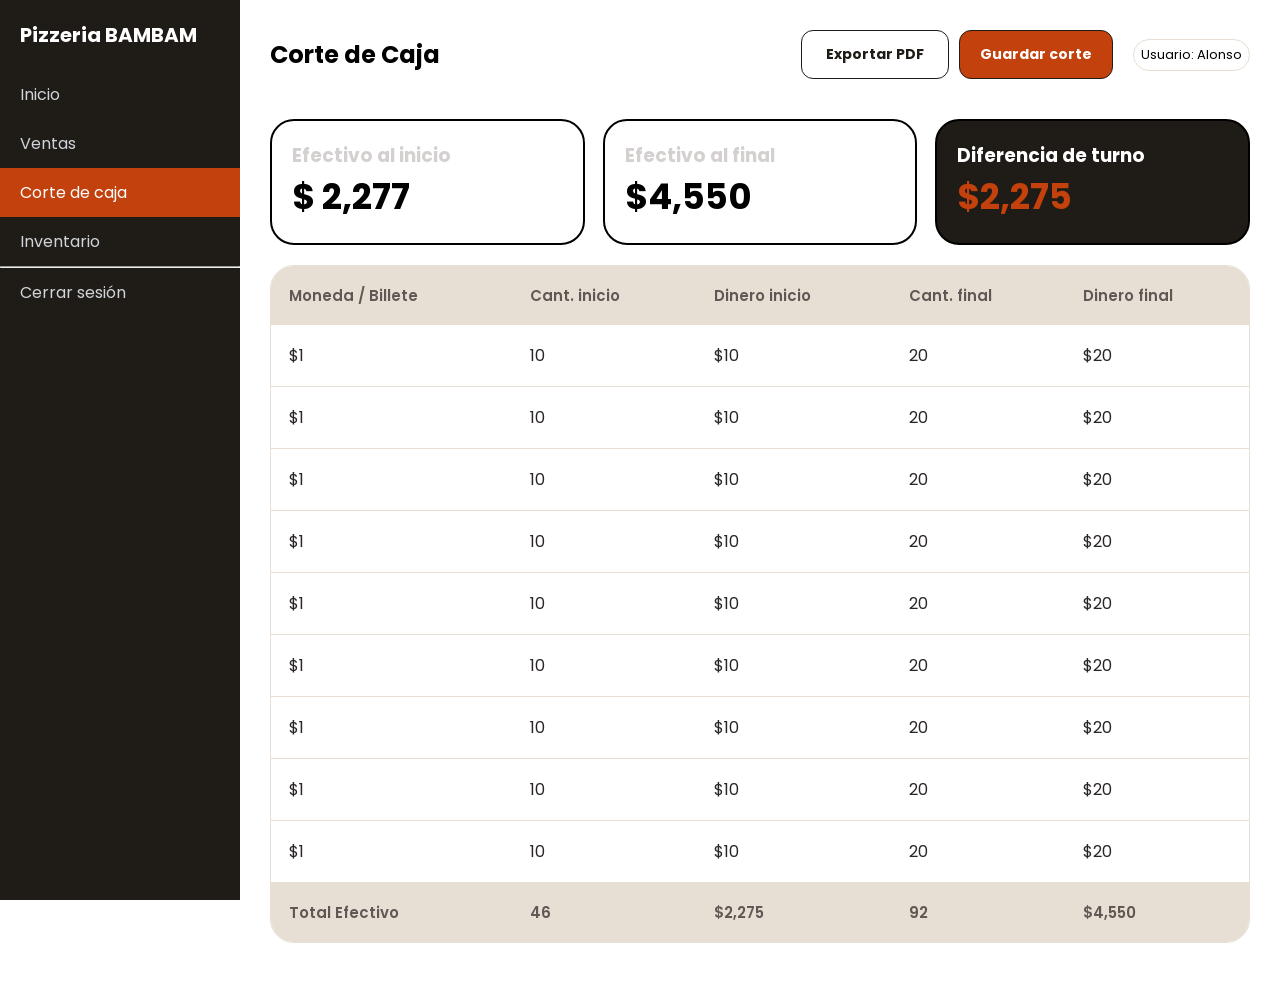
==== BamBam/corte_de_caja.html @ ef1869ba "Se arreglo la carpeta" ====
<!DOCTYPE html>
<html lang="es">
<head>
    <meta charset="UTF-8">
    <meta name="viewport" content="width=device-width, initial-scale=1.0">
    <title>Document</title>
    <link rel="stylesheet" href="corte_caja.css">
</head>
<body>

    <header>

        <nav class="sidebar">
            
            <h2>Pizzeria BAMBAM</h2>
            <a href="index.html">Inicio</a>
            <a href="ventas.html">Ventas</a>
            <a href="#" class="activo">Corte de caja</a>
            <a href="transacciones.html">Inventario</a>

            <hr>

            <div class="menu_inferior">
                <a href="login/login.html" class="cerrar-sesion">
                Cerrar sesión
                </a>
            </div>
            
        </nav>

        

    </header>

    <main class="contenido">

        <section class="inicio">
            
            <div class="inicio_texto">
                <h1>
                    Corte de Caja
                </h1>
            </div>

            <div class="botones">
                <div class="boton_pdf">
                    <input type="button" value="Exportar PDF">
                    
                </div>

                <div class="boton_guardar">
                    <input type="button" onclick="alert('Corte de caja guardado')" value="Guardar corte">
                </div>

            </div>

            <div class="inicio_usuario">

                <div class="Usuario">
                    <p>Usuario: Alonso</p>
                </div>

            </div>

        </section>

        <section class="tarjetas">

            <div class="tarjeta">
                <h3>Efectivo al inicio</h3>
                <p>$ 2,277</p>
            </div>
        
            <div class="tarjeta">
                <h3>Efectivo al final</h3>
                <p>$4,550</p>
            </div>
        
            <div class="tarjeta_diferencia">
                <h3>Diferencia de turno</h3>
                <p>$2,275</p>
            </div>

        </section>

        <section class="tabla_contenedor">
            <table class="tabla_corte">
                <thead>
                    <tr>
                        <th>Moneda / Billete</th>
                        <th>Cant. inicio</th>
                        <th>Dinero inicio</th>
                        <th>Cant. final</th>
                        <th>Dinero final</th>
                    </tr>  
                </thead>
                <tr>
                    <td>$1</td>
                    <td>10</td>
                    <td>$10</td>
                    <td>20</td>
                    <td>$20</td>
                </tr>
                <tr>
                    <td>$1</td>
                    <td>10</td>
                    <td>$10</td>
                    <td>20</td>
                    <td>$20</td>
                </tr>
                <tr>
                    <td>$1</td>
                    <td>10</td>
                    <td>$10</td>
                    <td>20</td>
                    <td>$20</td>
                </tr>
                <tr>
                    <td>$1</td>
                    <td>10</td>
                    <td>$10</td>
                    <td>20</td>
                    <td>$20</td>
                </tr>
                <tr>
                    <td>$1</td>
                    <td>10</td>
                    <td>$10</td>
                    <td>20</td>
                    <td>$20</td>
                </tr>
                <tr>
                    <td>$1</td>
                    <td>10</td>
                    <td>$10</td>
                    <td>20</td>
                    <td>$20</td>
                </tr>
                <tr>
                    <td>$1</td>
                    <td>10</td>
                    <td>$10</td>
                    <td>20</td>
                    <td>$20</td>
                </tr>
                <tr>
                    <td>$1</td>
                    <td>10</td>
                    <td>$10</td>
                    <td>20</td>
                    <td>$20</td>
                </tr>
                <tr>
                    <td>$1</td>
                    <td>10</td>
                    <td>$10</td>
                    <td>20</td>
                    <td>$20</td>
                </tr>
                <thead>
                    <tr>
                        <th>Total Efectivo</th>
                        <th>46</th>
                        <th>$2,275</th>
                        <th>92</th>
                        <th>$4,550</th>
                    </tr>
                </thead>
            </table>
        </section>

    </main>
    
</body>
</html>
---- BamBam/corte_caja.css ----
@import url('https://fonts.googleapis.com/css2?family=Poppins:ital,wght@0,100;0,200;0,300;0,400;0,500;0,600;0,700;0,800;0,900;1,100;1,200;1,300;1,400;1,500;1,600;1,700;1,800;1,900&display=swap');


* {
    box-sizing: border-box;
    margin: 0;
    padding: 0;
  }

body {
  font-family: "Poppins", sans-serif;
}

.sidebar {
  position: fixed;     
  top: 0;
  left: 0;
  width: 240px;
  height: 100vh;
  background: #1F1B16;
  padding: 20px 0;
}

.sidebar h2 {
  color: #fff;
  padding: 0 20px 20px;
  font-size: 20px;
}

.sidebar a {
  display: block;
  padding: 12px 20px;
  color: #d1d5db;
  text-decoration: none;
  transition: background 0.2s;
}

.sidebar a:hover {
  background: #3a3329;
  color: #fff;
}
.sidebar a.activo {
  background: #C2410C;
  color: #fff;
}

.contenido {
  margin-left: 240px;  
  padding: 30px;
}

.inicio {
 
  display: flex;
  
  align-items: center;
  margin-bottom: 20px;
}

.inicio_texto h1 {
  margin: 0;
}

.inicio_usuario {
  display: flex;
  justify-content: space-between;
}

.botones {
  display: flex;
  margin-left: auto;
  margin-right: 20px;
  gap: 10px;

}

.boton_pdf input {
  
  background: #ffffff;
  color: #1F1B16;
  padding: 13px 24px;
  border-radius: 12px;
  
  font-weight: bold;
}
.boton_guardar input {
  
  background: #c2410c;
  color: #ffffff;
  padding: 13px 20px;
  border-radius: 12px;
 
  font-weight: bold;
}

.boton_pdf input,.boton_guardar input {
  border: 1px solid #1F1B16;
  font-family: inherit;
  font-size: 14px;
  cursor: pointer;
}

.boton_pdf input:hover {
  background: #d7d4d4;
}
.boton_guardar input:hover {
  background: #ea580c;
}

.Usuario {
  border: 1px solid #e7ded4;
  border-radius: 20px;
  padding: 5px 7px 5px;
}

.Usuario p {
  
  font-size: 13px;
}

.inicio_usuario p, .Usuario p {
  margin: 0;
}

.tarjetas {
  display: grid;
  grid-template-columns: repeat(3, minmax(0, 1fr));
  gap: 18px;
  padding-top: 20px;
}

.tarjeta {
  border: 2px solid black;
  border-radius: 24px;
  padding: 20px;
  text-decoration: none;
}


.tarjeta_diferencia {
  background-color: #1F1B16;
  border: 2px solid black;
  border-radius: 24px;
  padding: 20px;
  text-decoration: none;
}

.tarjeta h3 {
  color: #d4d0d0;
}

.tarjeta p {
  color: black;
  font-size: 35px;
  font-weight: bold;
}
.tarjeta_diferencia h3 {
  color: #ffffff;
}

.tarjeta_diferencia p {
  color: #C2410C;
  font-size: 35px;
  font-weight: bold;
}

.tabla_contenedor{
  border: 1px solid hsl(32, 28%, 87%);
  border-radius: 24px;
  overflow: hidden;
  margin-top: 20px;
  margin-bottom: 20px;
  
}

.tabla_corte{
  width: 100%;
  border-collapse: collapse;
  text-align: left;
}

.tabla_corte thead {
  background-color: #e7ded4;
}

.tabla_corte th {
  padding: 18px;
  font-size: 15px;
  font-weight: 600;
  color: #5f5956;
}

.tabla_corte td {
  padding: 18px;
  text-align: left;
  color: #292524;
  border-bottom: 1px solid #e7ded4;
}
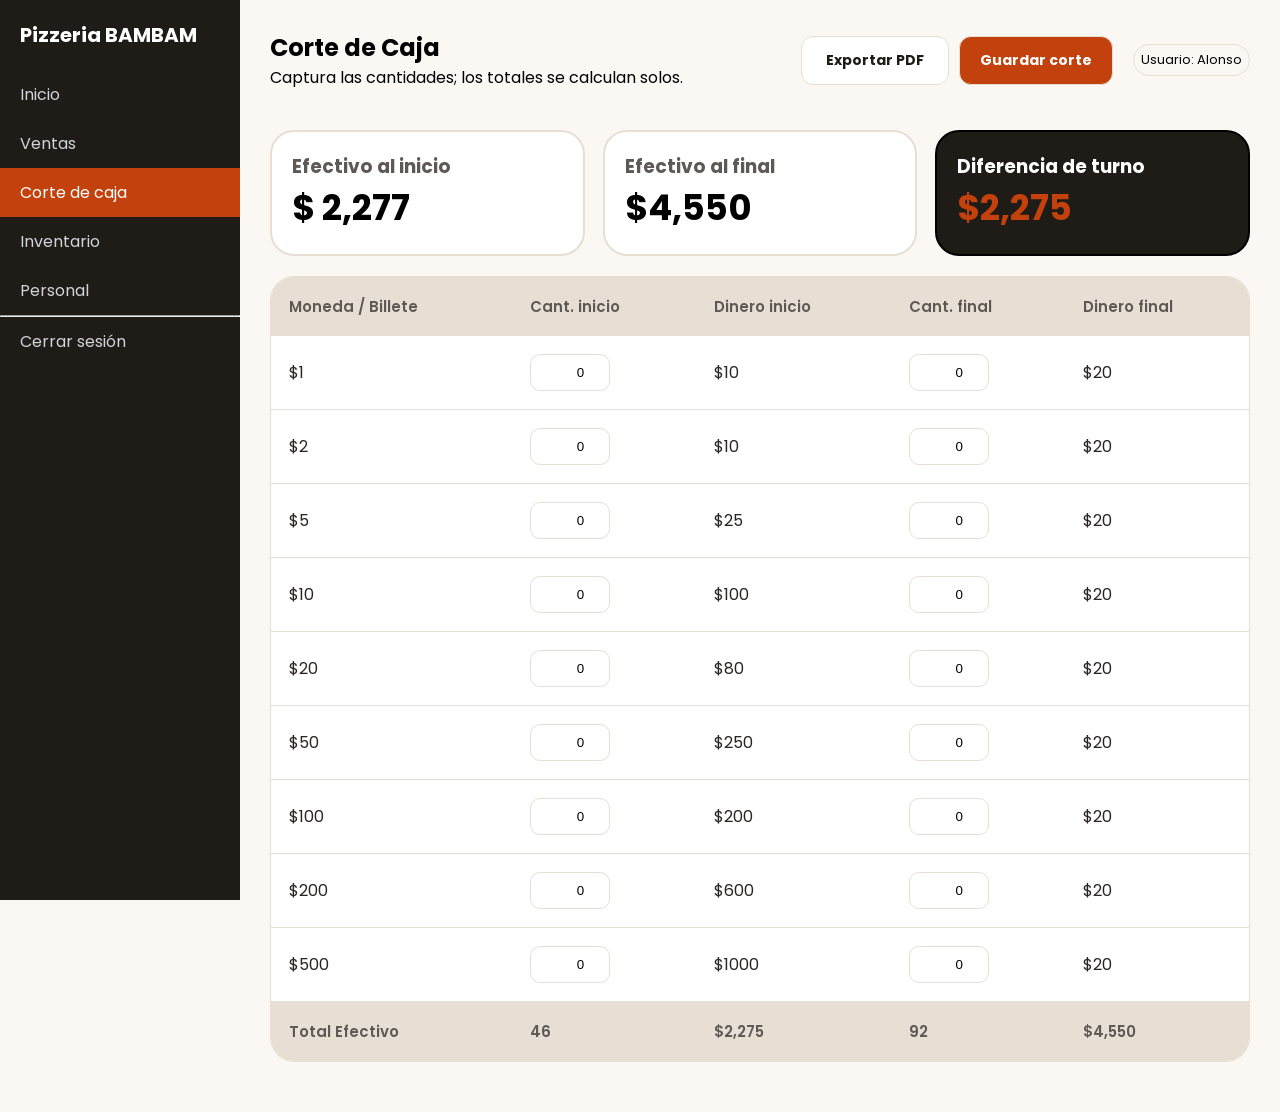
==== commit 9b75f4b5: "Ajustes de diseño y mejoras •	Módulo de Inicio: 1.	Se ajusto el margen del btn 'Nueva venta', con un" ====
--- a/BamBam/corte_de_caja.html
+++ b/BamBam/corte_de_caja.html
@@ -4,31 +4,13 @@
     <meta charset="UTF-8">
     <meta name="viewport" content="width=device-width, initial-scale=1.0">
     <title>Document</title>
-    <link rel="stylesheet" href="corte_caja.css">
+    <link rel="stylesheet" href="css/corte_caja.css">
 </head>
 <body>
 
     <header>
 
-        <nav class="sidebar">
-            
-            <h2>Pizzeria BAMBAM</h2>
-            <a href="index.html">Inicio</a>
-            <a href="ventas.html">Ventas</a>
-            <a href="#" class="activo">Corte de caja</a>
-            <a href="transacciones.html">Inventario</a>
-
-            <hr>
-
-            <div class="menu_inferior">
-                <a href="login/login.html" class="cerrar-sesion">
-                Cerrar sesión
-                </a>
-            </div>
-            
-        </nav>
-
-        
+        <mi-header></mi-header>        
 
     </header>
 
@@ -40,6 +22,7 @@
                 <h1>
                     Corte de Caja
                 </h1>
+                <label for="CJ">Captura las cantidades; los totales se calculan solos.</label>
             </div>
 
             <div class="botones">
@@ -94,69 +77,71 @@
                         <th>Dinero final</th>
                     </tr>  
                 </thead>
-                <tr>
-                    <td>$1</td>
-                    <td>10</td>
-                    <td>$10</td>
-                    <td>20</td>
-                    <td>$20</td>
-                </tr>
-                <tr>
-                    <td>$1</td>
-                    <td>10</td>
-                    <td>$10</td>
-                    <td>20</td>
-                    <td>$20</td>
-                </tr>
-                <tr>
-                    <td>$1</td>
-                    <td>10</td>
-                    <td>$10</td>
-                    <td>20</td>
-                    <td>$20</td>
-                </tr>
-                <tr>
-                    <td>$1</td>
-                    <td>10</td>
-                    <td>$10</td>
-                    <td>20</td>
-                    <td>$20</td>
-                </tr>
-                <tr>
-                    <td>$1</td>
-                    <td>10</td>
-                    <td>$10</td>
-                    <td>20</td>
-                    <td>$20</td>
-                </tr>
-                <tr>
-                    <td>$1</td>
-                    <td>10</td>
-                    <td>$10</td>
-                    <td>20</td>
-                    <td>$20</td>
-                </tr>
-                <tr>
-                    <td>$1</td>
-                    <td>10</td>
-                    <td>$10</td>
-                    <td>20</td>
-                    <td>$20</td>
-                </tr>
-                <tr>
-                    <td>$1</td>
-                    <td>10</td>
-                    <td>$10</td>
-                    <td>20</td>
-                    <td>$20</td>
-                </tr>
-                <tr>
-                    <td>$1</td>
-                    <td>10</td>
-                    <td>$10</td>
-                    <td>20</td>
-                    <td>$20</td>
-                </tr>
+                <tbody>
+                    <tr>
+                        <td>$1</td>
+                        <td class="td-seccion"><input type="number" value="0" min="0"></td>
+                        <td>$10</td>
+                        <td class="td-seccion"><input type="number" value="0" min="0"></td>
+                        <td>$20</td>
+                    </tr>
+                    <tr>
+                        <td>$2</td>
+                        <td class="td-seccion"><input type="number" value="0" min="0"></td>
+                        <td>$10</td>
+                        <td class="td-seccion"><input type="number" value="0" min="0"></td>
+                        <td>$20</td>
+                    </tr>
+                    <tr>
+                        <td>$5</td>
+                        <td class="td-seccion"><input type="number" value="0" min="0"></td>
+                        <td>$25</td>
+                        <td class="td-seccion"><input type="number" value="0" min="0"></td>
+                        <td>$20</td>
+                    </tr>
+                    <tr>
+                        <td>$10</td>
+                        <td class="td-seccion"><input type="number" value="0" min="0"></td>
+                        <td>$100</td>
+                        <td class="td-seccion"><input type="number" value="0" min="0"></td>
+                        <td>$20</td>
+                    </tr>
+                    <tr>
+                        <td>$20</td>
+                        <td class="td-seccion"><input type="number" value="0" min="0"></td>
+                        <td>$80</td>
+                        <td class="td-seccion"><input type="number" value="0" min="0"></td>
+                        <td>$20</td>
+                    </tr>
+                    <tr>
+                        <td>$50</td>
+                        <td class="td-seccion"><input type="number" value="0" min="0"></td>
+                        <td>$250</td>
+                        <td class="td-seccion"><input type="number" value="0" min="0"></td>
+                        <td>$20</td>
+                    </tr>
+                    <tr>
+                        <td>$100</td>
+                        <td class="td-seccion"><input type="number" value="0" min="0"></td>
+                        <td>$200</td>
+                        <td class="td-seccion"><input type="number" value="0" min="0"></td>
+                        <td>$20</td>
+                    </tr>
+                    <tr>
+                        <td>$200</td>
+                        <td class="td-seccion"><input type="number" value="0" min="0"></td>
+                        <td>$600</td>
+                        <td class="td-seccion"><input type="number" value="0" min="0"></td>
+                        <td>$20</td>
+                    </tr>
+                    <tr>
+                        <td>$500</td>
+                        <td class="td-seccion"><input type="number" value="0" min="0"></td>
+                        <td>$1000</td>
+                        <td class="td-seccion"><input type="number" value="0" min="0"></td>
+                        <td>$20</td>
+                    </tr>
+                </tbody>   
                 <thead>
                     <tr>
                         <th>Total Efectivo</th>
@@ -170,6 +155,7 @@
         </section>
 
     </main>
-    
+    <footer></footer>
+    <script src="components/header.js"></script>
 </body>
 </html>
--- a/BamBam/css/corte_caja.css
+++ b/BamBam/css/corte_caja.css
@@ -0,0 +1,214 @@
+@import url('https://fonts.googleapis.com/css2?family=Poppins:ital,wght@0,100;0,200;0,300;0,400;0,500;0,600;0,700;0,800;0,900;1,100;1,200;1,300;1,400;1,500;1,600;1,700;1,800;1,900&display=swap');
+
+
+* {
+    box-sizing: border-box;
+    margin: 0;
+    padding: 0;
+  }
+
+body {
+  font-family: "Poppins", sans-serif;
+  background-color: #FBF8F4;
+}
+
+.sidebar {
+  position: fixed;     
+  top: 0;
+  left: 0;
+  width: 240px;
+  height: 100vh;
+  background: #1F1B16;
+  padding: 20px 0;
+}
+
+.sidebar h2 {
+  color: #fff;
+  padding: 0 20px 20px;
+  font-size: 20px;
+}
+
+.sidebar a {
+  display: block;
+  padding: 12px 20px;
+  color: #d1d5db;
+  text-decoration: none;
+  transition: background 0.2s;
+}
+
+.sidebar a:hover {
+  background: #3a3329;
+  color: #fff;
+}
+.sidebar a.corte-a {
+  background: #C2410C;
+  color: #fff;
+}
+
+.contenido {
+  margin-left: 240px;  
+  padding: 30px;
+}
+
+.inicio {
+ 
+  display: flex;
+  
+  align-items: center;
+  margin-bottom: 20px;
+}
+
+.inicio_texto h1 {
+  margin: 0;
+}
+
+.inicio_usuario {
+  display: flex;
+  justify-content: space-between;
+}
+
+.botones {
+  display: flex;
+  margin-left: auto;
+  margin-right: 20px;
+  gap: 10px;
+
+}
+
+.boton_pdf input {
+  
+  background: #ffffff;
+  color: #1F1B16;
+  padding: 13px 24px;
+  border-radius: 12px;
+  
+  font-weight: bold;
+}
+.boton_guardar input {
+  
+  background: #c2410c;
+  color: #ffffff;
+  padding: 13px 20px;
+  border-radius: 12px;
+ 
+  font-weight: bold;
+}
+
+.boton_pdf input,.boton_guardar input {
+  border: 1px solid #e7ded4;
+  font-family: inherit;
+  font-size: 14px;
+  cursor: pointer;
+}
+
+.boton_pdf input:hover {
+  background: #d7d4d4;
+}
+.boton_guardar input:hover {
+  background: #ea580c;
+}
+
+.Usuario {
+  border: 1px solid #e7ded4;
+  border-radius: 20px;
+  padding: 5px 7px 5px;
+}
+
+.Usuario p {
+  
+  font-size: 13px;
+}
+
+.inicio_usuario p, .Usuario p {
+  margin: 0;
+}
+
+.tarjetas {
+  display: grid;
+  grid-template-columns: repeat(3, minmax(0, 1fr));
+  gap: 18px;
+  padding-top: 20px;
+}
+
+.tarjeta {
+  background: #fff;
+  border: 2px solid #e7ded4;
+  border-radius: 24px;
+  padding: 20px;
+  text-decoration: none;
+}
+
+
+.tarjeta_diferencia {
+  background-color: #1F1B16;
+  border: 2px solid black;
+  border-radius: 24px;
+  padding: 20px;
+  text-decoration: none;
+}
+
+.tarjeta h3 {
+  color: #5f5956;
+}
+
+.tarjeta p {
+  color: black;
+  font-size: 35px;
+  font-weight: bold;
+}
+.tarjeta_diferencia h3 {
+  color: #ffffff;
+}
+
+.tarjeta_diferencia p {
+  color: #C2410C;
+  font-size: 35px;
+  font-weight: bold;
+}
+
+.tabla_contenedor{
+  border: 1px solid hsl(32, 28%, 87%);
+  border-radius: 24px;
+  overflow: hidden;
+  margin-top: 20px;
+  margin-bottom: 20px;
+  
+}
+
+.tabla_corte{
+  width: 100%;
+  border-collapse: collapse;
+  text-align: left;
+}
+
+.tabla_corte thead {
+  background-color: #e7ded4;
+}
+
+.tabla_corte th {
+  padding: 18px;
+  font-size: 15px;
+  font-weight: 600;
+  color: #5f5956;
+}
+
+tbody {
+  background-color: #fff;
+}
+
+.tabla_corte td {
+  padding: 18px;
+  text-align: left;
+  color: #292524;
+  border-bottom: 1px solid #e7ded4;
+}
+
+.td-seccion input {
+  background-color: white;
+  color: black;
+  text-align: right;
+  border: 1px solid #e7ded4;
+  border-radius: 10px;
+  width: 80px;
+  padding: 10px;
+}
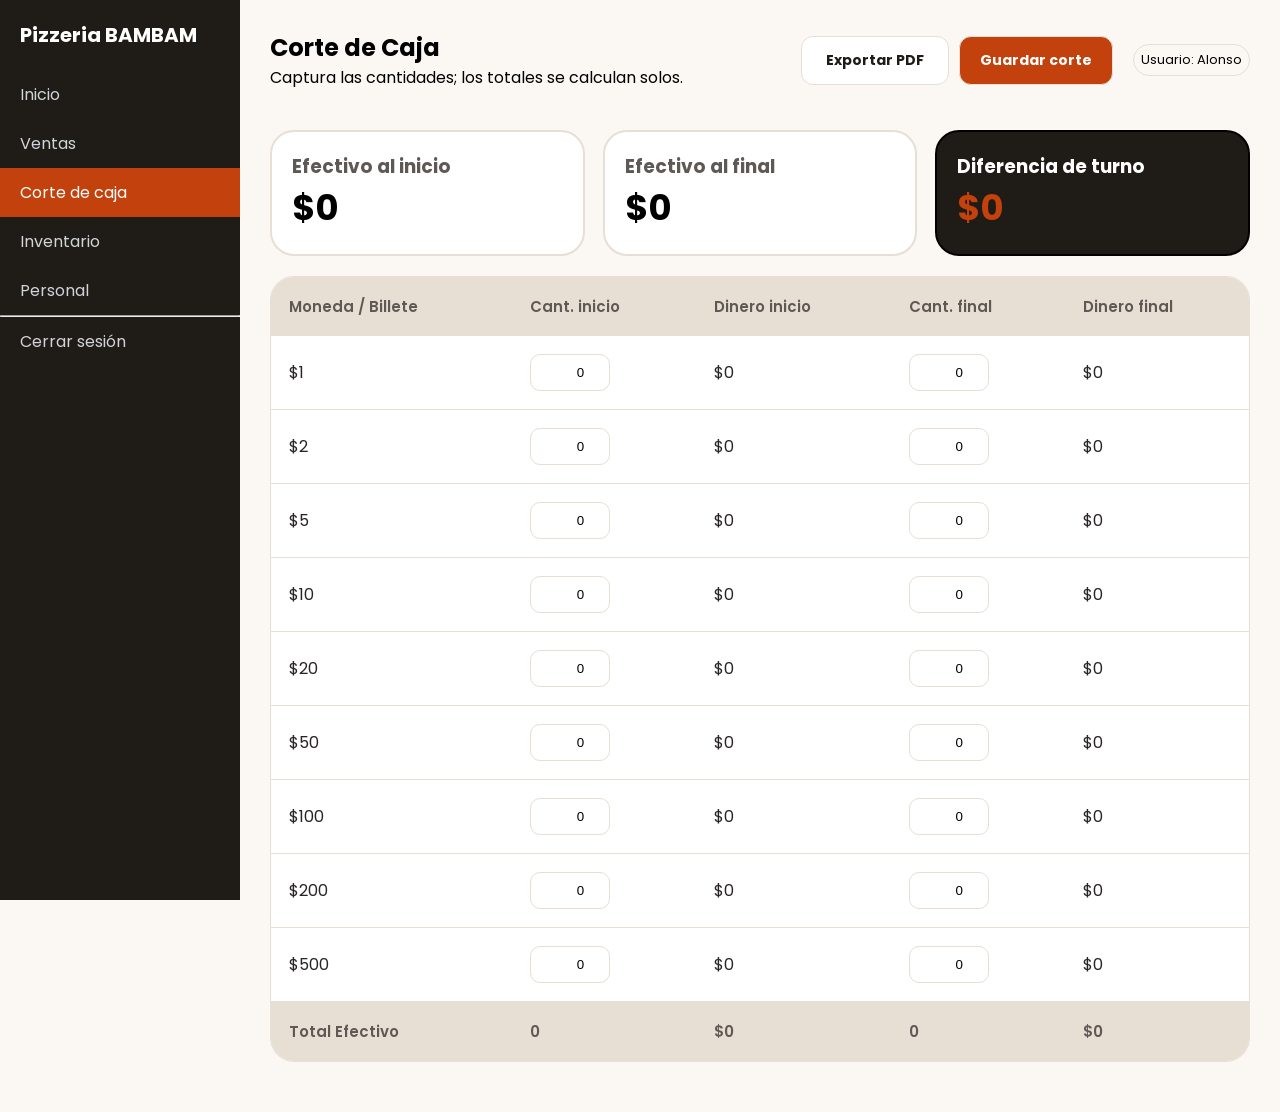
==== commit 46d692af: "lo que se tiene" ====
--- a/BamBam/corte_de_caja.html
+++ b/BamBam/corte_de_caja.html
@@ -1,161 +1,163 @@
-<!DOCTYPE html>
-<html lang="es">
-<head>
-    <meta charset="UTF-8">
-    <meta name="viewport" content="width=device-width, initial-scale=1.0">
-    <title>Document</title>
-    <link rel="stylesheet" href="css/corte_caja.css">
-</head>
-<body>
-
-    <header>
-
-        <mi-header></mi-header>        
-
-    </header>
-
-    <main class="contenido">
-
-        <section class="inicio">
-            
-            <div class="inicio_texto">
-                <h1>
-                    Corte de Caja
-                </h1>
-                <label for="CJ">Captura las cantidades; los totales se calculan solos.</label>
-            </div>
-
-            <div class="botones">
-                <div class="boton_pdf">
-                    <input type="button" value="Exportar PDF">
-                    
-                </div>
-
-                <div class="boton_guardar">
-                    <input type="button" onclick="alert('Corte de caja guardado')" value="Guardar corte">
-                </div>
-
-            </div>
-
-            <div class="inicio_usuario">
-
-                <div class="Usuario">
-                    <p>Usuario: Alonso</p>
-                </div>
-
-            </div>
-
-        </section>
-
-        <section class="tarjetas">
-
-            <div class="tarjeta">
-                <h3>Efectivo al inicio</h3>
-                <p>$ 2,277</p>
-            </div>
-        
-            <div class="tarjeta">
-                <h3>Efectivo al final</h3>
-                <p>$4,550</p>
-            </div>
-        
-            <div class="tarjeta_diferencia">
-                <h3>Diferencia de turno</h3>
-                <p>$2,275</p>
-            </div>
-
-        </section>
-
-        <section class="tabla_contenedor">
-            <table class="tabla_corte">
-                <thead>
-                    <tr>
-                        <th>Moneda / Billete</th>
-                        <th>Cant. inicio</th>
-                        <th>Dinero inicio</th>
-                        <th>Cant. final</th>
-                        <th>Dinero final</th>
-                    </tr>  
-                </thead>
-                <tbody>
-                    <tr>
-                        <td>$1</td>
-                        <td class="td-seccion"><input type="number" value="0" min="0"></td>
-                        <td>$10</td>
-                        <td class="td-seccion"><input type="number" value="0" min="0"></td>
-                        <td>$20</td>
-                    </tr>
-                    <tr>
-                        <td>$2</td>
-                        <td class="td-seccion"><input type="number" value="0" min="0"></td>
-                        <td>$10</td>
-                        <td class="td-seccion"><input type="number" value="0" min="0"></td>
-                        <td>$20</td>
-                    </tr>
-                    <tr>
-                        <td>$5</td>
-                        <td class="td-seccion"><input type="number" value="0" min="0"></td>
-                        <td>$25</td>
-                        <td class="td-seccion"><input type="number" value="0" min="0"></td>
-                        <td>$20</td>
-                    </tr>
-                    <tr>
-                        <td>$10</td>
-                        <td class="td-seccion"><input type="number" value="0" min="0"></td>
-                        <td>$100</td>
-                        <td class="td-seccion"><input type="number" value="0" min="0"></td>
-                        <td>$20</td>
-                    </tr>
-                    <tr>
-                        <td>$20</td>
-                        <td class="td-seccion"><input type="number" value="0" min="0"></td>
-                        <td>$80</td>
-                        <td class="td-seccion"><input type="number" value="0" min="0"></td>
-                        <td>$20</td>
-                    </tr>
-                    <tr>
-                        <td>$50</td>
-                        <td class="td-seccion"><input type="number" value="0" min="0"></td>
-                        <td>$250</td>
-                        <td class="td-seccion"><input type="number" value="0" min="0"></td>
-                        <td>$20</td>
-                    </tr>
-                    <tr>
-                        <td>$100</td>
-                        <td class="td-seccion"><input type="number" value="0" min="0"></td>
-                        <td>$200</td>
-                        <td class="td-seccion"><input type="number" value="0" min="0"></td>
-                        <td>$20</td>
-                    </tr>
-                    <tr>
-                        <td>$200</td>
-                        <td class="td-seccion"><input type="number" value="0" min="0"></td>
-                        <td>$600</td>
-                        <td class="td-seccion"><input type="number" value="0" min="0"></td>
-                        <td>$20</td>
-                    </tr>
-                    <tr>
-                        <td>$500</td>
-                        <td class="td-seccion"><input type="number" value="0" min="0"></td>
-                        <td>$1000</td>
-                        <td class="td-seccion"><input type="number" value="0" min="0"></td>
-                        <td>$20</td>
-                    </tr>
-                </tbody>   
-                <thead>
-                    <tr>
-                        <th>Total Efectivo</th>
-                        <th>46</th>
-                        <th>$2,275</th>
-                        <th>92</th>
-                        <th>$4,550</th>
-                    </tr>
-                </thead>
-            </table>
-        </section>
-
-    </main>
-    <footer></footer>
-    <script src="components/header.js"></script>
-</body>
+<!DOCTYPE html>
+<html lang="es">
+<head>
+    <meta charset="UTF-8">
+    <meta name="viewport" content="width=device-width, initial-scale=1.0">
+    <title>Document</title>
+    <link rel="stylesheet" href="css/corte_caja.css">
+</head>
+<body>
+
+    <header>
+
+        <mi-header></mi-header>        
+
+    </header>
+
+    <main class="contenido">
+
+        <section class="inicio">
+            
+            <div class="inicio_texto">
+                <h1>
+                    Corte de Caja
+                </h1>
+                <label for="CJ">Captura las cantidades; los totales se calculan solos.</label>
+            </div>
+
+            <div class="botones">
+                <div class="boton_pdf">
+                    <input type="button" value="Exportar PDF">
+                    
+                </div>
+
+                <div class="boton_guardar">
+                    <input type="button" id="btnGuardar" value="Guardar corte">
+                </div>
+
+            </div>
+
+            <div class="inicio_usuario">
+
+                <div class="Usuario">
+                    <p>Usuario: Alonso</p>
+                </div>
+
+            </div>
+
+        </section>
+
+        <section class="tarjetas">
+
+            <div class="tarjeta">
+                <h3>Efectivo al inicio</h3>
+                <p>$ 2,277</p>
+            </div>
+        
+            <div class="tarjeta">
+                <h3>Efectivo al final</h3>
+                <p>$4,550</p>
+            </div>
+        
+            <div class="tarjeta_diferencia">
+                <h3>Diferencia de turno</h3>
+                <p>$2,275</p>
+            </div>
+
+        </section>
+
+        <section class="tabla_contenedor">
+            <table class="tabla_corte">
+                <thead>
+                    <tr>
+                        <th>Moneda / Billete</th>
+                        <th>Cant. inicio</th>
+                        <th>Dinero inicio</th>
+                        <th>Cant. final</th>
+                        <th>Dinero final</th>
+                    </tr>  
+                </thead>
+                <tbody>
+                    <tr>
+                        <td>$1</td>
+                        <td class="td-seccion"><input type="number" value="0" min="0"></td>
+                        <td>$10</td>
+                        <td class="td-seccion"><input type="number" value="0" min="0"></td>
+                        <td>$20</td>
+                    </tr>
+                    <tr>
+                        <td>$2</td>
+                        <td class="td-seccion"><input type="number" value="0" min="0"></td>
+                        <td>$10</td>
+                        <td class="td-seccion"><input type="number" value="0" min="0"></td>
+                        <td>$20</td>
+                    </tr>
+                    <tr>
+                        <td>$5</td>
+                        <td class="td-seccion"><input type="number" value="0" min="0"></td>
+                        <td>$25</td>
+                        <td class="td-seccion"><input type="number" value="0" min="0"></td>
+                        <td>$20</td>
+                    </tr>
+                    <tr>
+                        <td>$10</td>
+                        <td class="td-seccion"><input type="number" value="0" min="0"></td>
+                        <td>$100</td>
+                        <td class="td-seccion"><input type="number" value="0" min="0"></td>
+                        <td>$20</td>
+                    </tr>
+                    <tr>
+                        <td>$20</td>
+                        <td class="td-seccion"><input type="number" value="0" min="0"></td>
+                        <td>$80</td>
+                        <td class="td-seccion"><input type="number" value="0" min="0"></td>
+                        <td>$20</td>
+                    </tr>
+                    <tr>
+                        <td>$50</td>
+                        <td class="td-seccion"><input type="number" value="0" min="0"></td>
+                        <td>$250</td>
+                        <td class="td-seccion"><input type="number" value="0" min="0"></td>
+                        <td>$20</td>
+                    </tr>
+                    <tr>
+                        <td>$100</td>
+                        <td class="td-seccion"><input type="number" value="0" min="0"></td>
+                        <td>$200</td>
+                        <td class="td-seccion"><input type="number" value="0" min="0"></td>
+                        <td>$20</td>
+                    </tr>
+                    <tr>
+                        <td>$200</td>
+                        <td class="td-seccion"><input type="number" value="0" min="0"></td>
+                        <td>$600</td>
+                        <td class="td-seccion"><input type="number" value="0" min="0"></td>
+                        <td>$20</td>
+                    </tr>
+                    <tr>
+                        <td>$500</td>
+                        <td class="td-seccion"><input type="number" value="0" min="0"></td>
+                        <td>$1000</td>
+                        <td class="td-seccion"><input type="number" value="0" min="0"></td>
+                        <td>$20</td>
+                    </tr>
+                </tbody>   
+                <thead>
+                    <tr>
+                        <th>Total Efectivo</th>
+                        <th>46</th>
+                        <th>$2,275</th>
+                        <th>92</th>
+                        <th>$4,550</th>
+                    </tr>
+                </thead>
+            </table>
+        </section>
+
+    </main>
+    <footer></footer>
+    <script src="js/sesion.js"></script>
+    <script src="components/header.js"></script>
+    <script src="js/corte.js"></script>
+</body>
 </html>
